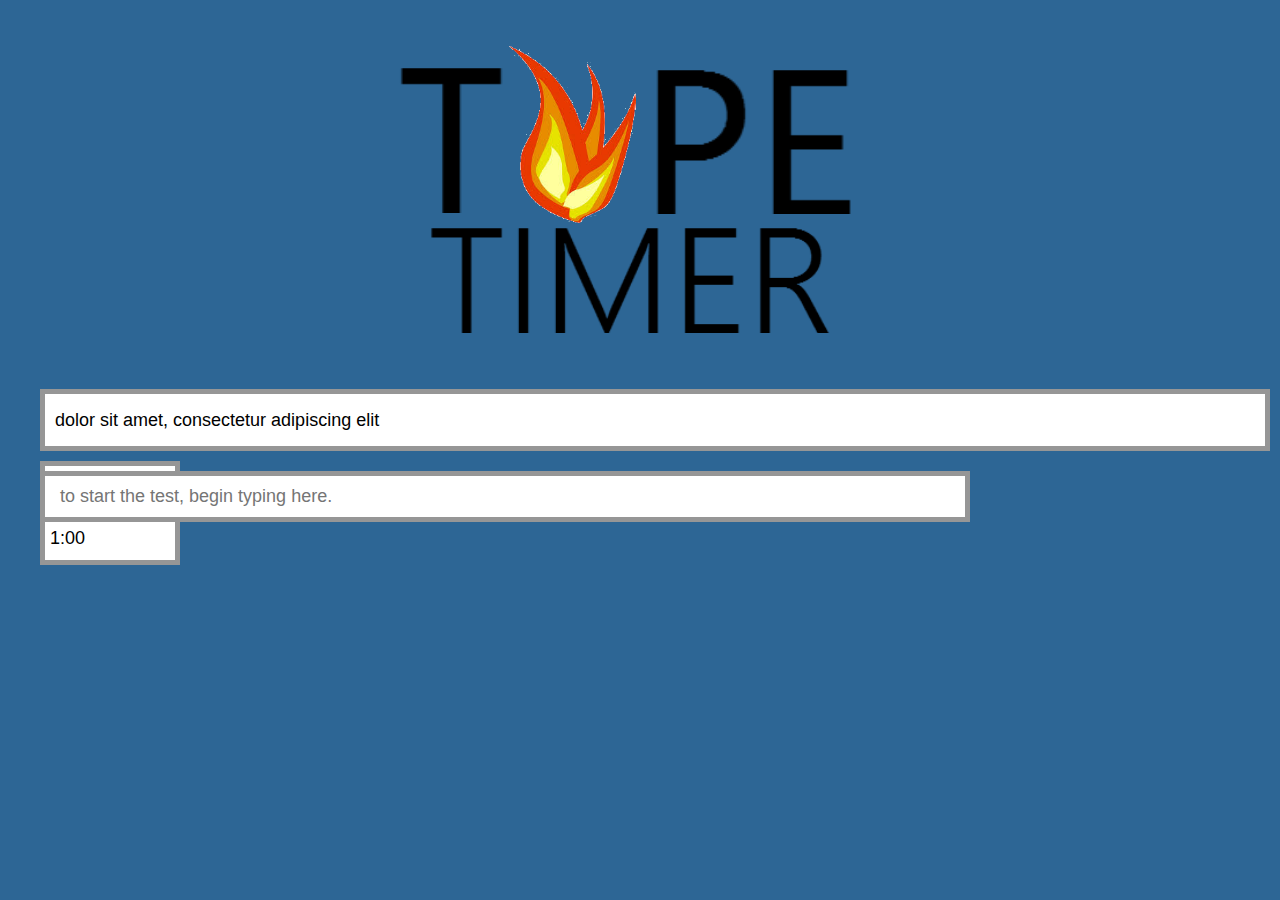
==== TypeTimer/TypeTimer/Main/Index.html @ 3334cd28 "Nick begin" ====
﻿<!DOCTYPE html>
<html xmlns="http://www.w3.org/1999/xhtml">
<head>

    <link href="../Css/base.css" rel="stylesheet">
    <script type="text/javascript" src="../Js/index.js"></script>

    <title>Type Timer</title>

</head>
<body onload="onPageLoad()">

    <!-- The main container. -->
    <div class="container">

        <img src="../Resources/TypeTimer.png" class="mainLogo" />

        <div id="prompt" class="style-1"></div>

        <div class="input-list style-2">

            <input type="text" onkeypress="BeginTest()" placeholder=" to start the test, begin typing here." class="focus"> 
            <div id="timer" class="timer">1:00</div>

        </div>


    </div>

</body>

</html>
---- TypeTimer/TypeTimer/Css/base.css ----
﻿
/* ============================================================
	GLOBALS
============================================================ */
body {
	background-color: #2d6695;
	color: #505050;
	font-family: "Open Sans", sans-serif;
	font-weight: 400;
	font-size: 14px;
	line-height: 1.8;
}


/* ============================================================
	TEMPLATE
============================================================ */

.container {
	width: 100%;
	max-width: 1200px;
	margin: 0 auto;
	padding: 0 30px;
}

 /* ============================================================
	COMMON
============================================================ */
/* sections */

.centered {
  position: fixed;
  top: 50%;
  left: 50%;
  /* bring your own prefixes */
  transform: translate(-50%, -50%);
}

input[type="text"] {
	display: block;
	margin: 0;
	width: 100%;
	font-family: "Open Sans", sans-serif;
	font-size: 18px;
	-webkit-appearance: none;
	-moz-appearance: none;
	-webkit-box-shadow: none;
	-moz-box-shadow: none;
	box-shadow: none;
	-webkit-border-radius: none;
	-moz-border-radius: none;
	-ms-border-radius: none;
	-o-border-radius: none;
	border-radius: none;
}
input[type="text"]:focus {
	outline: none;
}

.mainLogo {
    display:block;
    margin-left:auto;
    margin-right:auto;
}

/* ============================================================
	STYLE
============================================================ */

.style-1 {
	padding: 10px;
	border: solid 5px #969696;
	-webkit-transition: border 0.3s;
	-moz-transition: border 0.3s;
	-o-transition: border 0.3s;
	transition: border 0.3s;
    background-color: white; 

    display: block;
	margin: 0;
	width: 100%;
	font-family: "Open Sans", sans-serif;
    color: black;
	font-size: 18px;
	-webkit-appearance: none;
	-moz-appearance: none;
	-webkit-box-shadow: none;
	-moz-box-shadow: none;
	box-shadow: none;
	-webkit-border-radius: none;
	-moz-border-radius: none;
	-ms-border-radius: none;
	-o-border-radius: none;

}

.style-2 input[type="text"] {
	padding: 10px;
	border: solid 5px #c9c9c9;
	-webkit-transition: border 0.3s;
	-moz-transition: border 0.3s;
	-o-transition: border 0.3s;
	transition: border 0.3s;

}
.style-2 input[type="text"]:focus, .style-2 input[type="text"].focus {
	border: solid 5px #969696;
    margin-top: 10px;
    width: 75%;
    float:left;
}

.timer {
	padding: 5px;
	border: solid 5px #969696;
	-webkit-transition: border 0.3s;
	-moz-transition: border 0.3s;
	-o-transition: border 0.3s;
	transition: border 0.3s;
    background-color: white; 

    display: block;
	margin: 0;
	width: 10%;
	font-family: "Open Sans", sans-serif;
    color: black;
	font-size: 18px;
	-webkit-appearance: none;
	-moz-appearance: none;
	-webkit-box-shadow: none;
	-moz-box-shadow: none;
	box-shadow: none;
	-webkit-border-radius: none;
	-moz-border-radius: none;
	-ms-border-radius: none;
	-o-border-radius: none;

    margin-top: 10px;

}
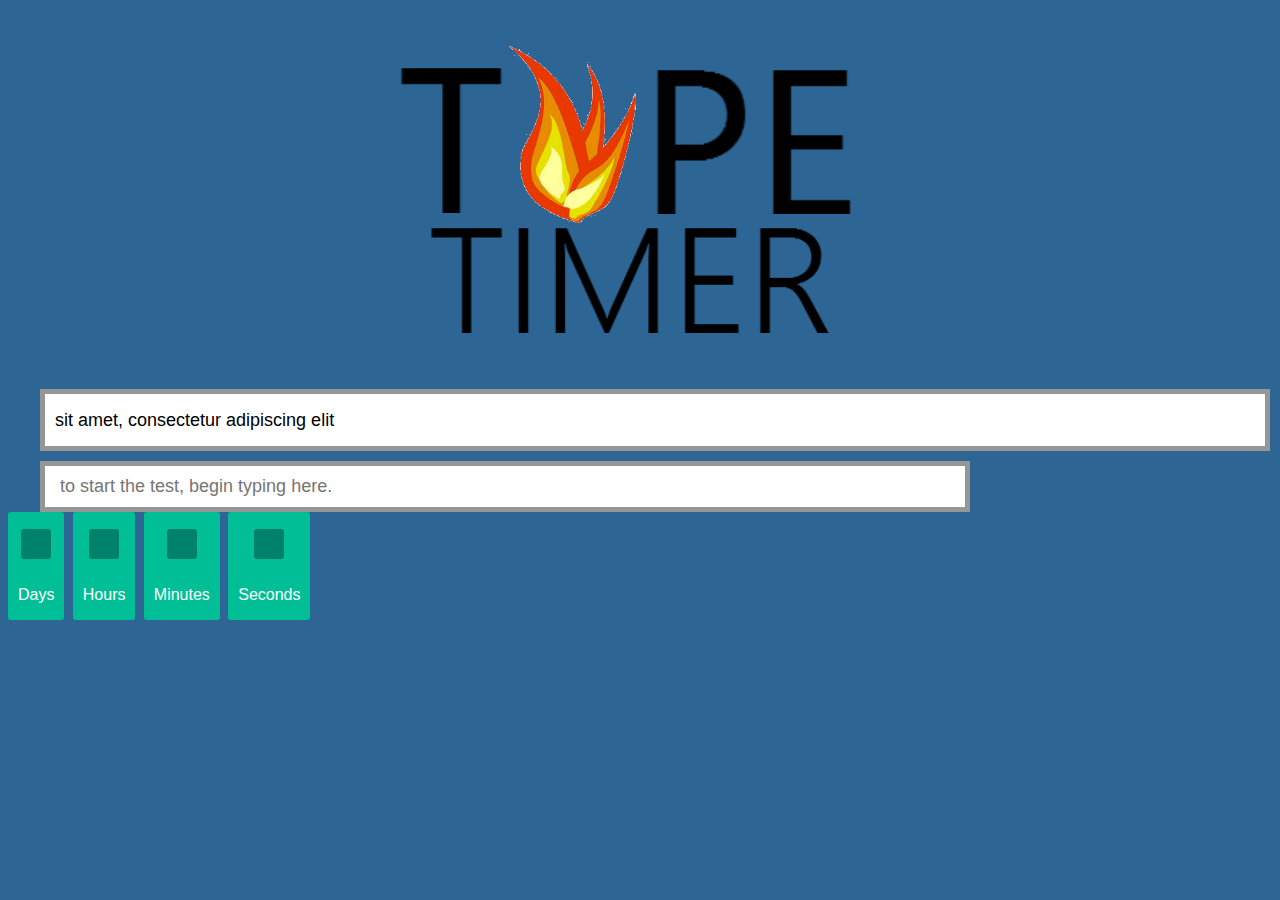
==== commit c1a3ac39: "Timer Initial" ====
--- a/TypeTimer/TypeTimer/Main/Index.html
+++ b/TypeTimer/TypeTimer/Main/Index.html
@@ -20,11 +20,28 @@
         <div class="input-list style-2">
 
             <input type="text" onkeypress="BeginTest()" placeholder=" to start the test, begin typing here." class="focus"> 
-            <div id="timer" class="timer">1:00</div>
 
         </div>
 
+    </div>
 
+    <div id="clockdiv">
+        <div>
+            <span class="days"></span>
+            <div class="smalltext">Days</div>
+        </div>
+        <div>
+            <span class="hours"></span>
+            <div class="smalltext">Hours</div>
+        </div>
+        <div>
+            <span class="minutes"></span>
+            <div class="smalltext">Minutes</div>
+        </div>
+        <div>
+            <span class="seconds"></span>
+            <div class="smalltext">Seconds</div>
+        </div>
     </div>
 
 </body>
--- a/TypeTimer/TypeTimer/Css/base.css
+++ b/TypeTimer/TypeTimer/Css/base.css
@@ -137,4 +137,32 @@
 
     margin-top: 10px;
 
+}
+
+#clockdiv{
+    font-family: sans-serif;
+    color: #fff;
+    display: inline-block;
+    font-weight: 100;
+    text-align: center;
+    font-size: 30px;
+}
+
+#clockdiv > div{
+    padding: 10px;
+    border-radius: 3px;
+    background: #00BF96;
+    display: inline-block;
+}
+
+#clockdiv div > span{
+    padding: 15px;
+    border-radius: 3px;
+    background: #00816A;
+    display: inline-block;
+}
+
+.smalltext{
+    padding-top: 5px;
+    font-size: 16px;
 }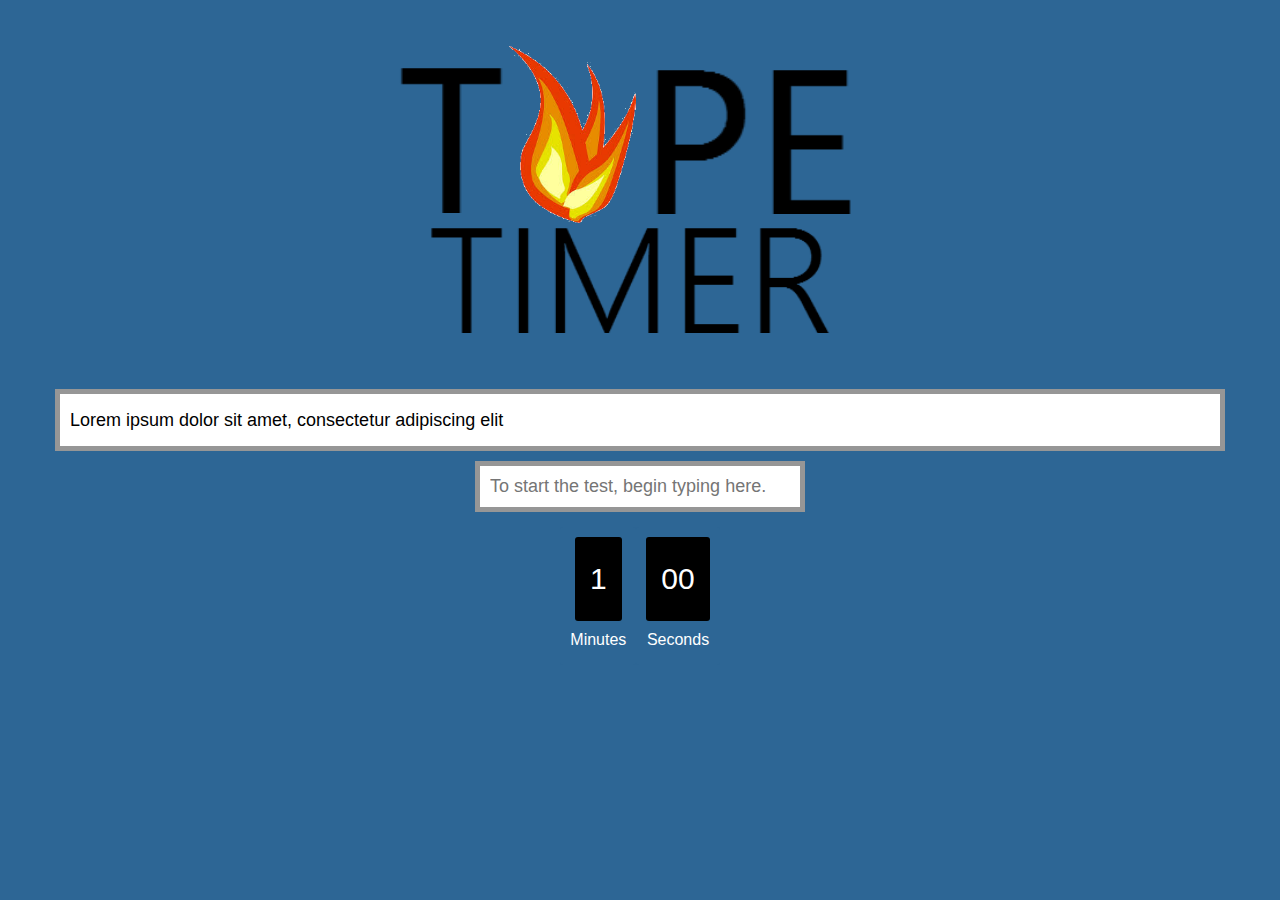
==== commit c181e7ee: "formatting" ====
--- a/TypeTimer/TypeTimer/Main/Index.html
+++ b/TypeTimer/TypeTimer/Main/Index.html
@@ -19,31 +19,24 @@
 
         <div class="input-list style-2">
 
-            <input type="text" onkeypress="BeginTest()" placeholder=" to start the test, begin typing here." class="focus"> 
+            <input type="text" onkeypress="BeginTest()" placeholder="To start the test, begin typing here." class="focus"> 
 
         </div>
 
     </div>
 
-    <div id="clockdiv">
+    <div style="display:flex;justify-content:center; margin-top: 15px;" id="clockdiv">
         <div>
-            <span class="days"></span>
-            <div class="smalltext">Days</div>
-        </div>
-        <div>
-            <span class="hours"></span>
-            <div class="smalltext">Hours</div>
-        </div>
-        <div>
-            <span class="minutes"></span>
+            <span class="minutes">1</span>
             <div class="smalltext">Minutes</div>
         </div>
         <div>
-            <span class="seconds"></span>
+            <span class="seconds">00</span>
             <div class="smalltext">Seconds</div>
         </div>
     </div>
 
+
 </body>
 
 </html>--- a/TypeTimer/TypeTimer/Css/base.css
+++ b/TypeTimer/TypeTimer/Css/base.css
@@ -1,4 +1,4 @@
-﻿
+
 /* ============================================================
 	GLOBALS
 ============================================================ */
@@ -78,7 +78,7 @@
 
     display: block;
 	margin: 0;
-	width: 100%;
+	width: 95%;
 	font-family: "Open Sans", sans-serif;
     color: black;
 	font-size: 18px;
@@ -92,6 +92,10 @@
 	-ms-border-radius: none;
 	-o-border-radius: none;
 
+    display:block;
+    margin-left:auto;
+    margin-right:auto;
+
 }
 
 .style-2 input[type="text"] {
@@ -101,47 +105,19 @@
 	-moz-transition: border 0.3s;
 	-o-transition: border 0.3s;
 	transition: border 0.3s;
-
 }
 .style-2 input[type="text"]:focus, .style-2 input[type="text"].focus {
 	border: solid 5px #969696;
+    width: 25%;
     margin-top: 10px;
-    width: 75%;
-    float:left;
-}
-
-.timer {
-	padding: 5px;
-	border: solid 5px #969696;
-	-webkit-transition: border 0.3s;
-	-moz-transition: border 0.3s;
-	-o-transition: border 0.3s;
-	transition: border 0.3s;
-    background-color: white; 
-
-    display: block;
-	margin: 0;
-	width: 10%;
-	font-family: "Open Sans", sans-serif;
-    color: black;
-	font-size: 18px;
-	-webkit-appearance: none;
-	-moz-appearance: none;
-	-webkit-box-shadow: none;
-	-moz-box-shadow: none;
-	box-shadow: none;
-	-webkit-border-radius: none;
-	-moz-border-radius: none;
-	-ms-border-radius: none;
-	-o-border-radius: none;
-
-    margin-top: 10px;
-
+    display:block;
+    margin-left:auto;
+    margin-right:auto;
 }
 
 #clockdiv{
     font-family: sans-serif;
-    color: #fff;
+    color: white;
     display: inline-block;
     font-weight: 100;
     text-align: center;
@@ -151,18 +127,18 @@
 #clockdiv > div{
     padding: 10px;
     border-radius: 3px;
-    background: #00BF96;
+    background: #2d6695;
     display: inline-block;
 }
 
 #clockdiv div > span{
     padding: 15px;
     border-radius: 3px;
-    background: #00816A;
+    background: black;
     display: inline-block;
 }
 
 .smalltext{
     padding-top: 5px;
     font-size: 16px;
-}+}
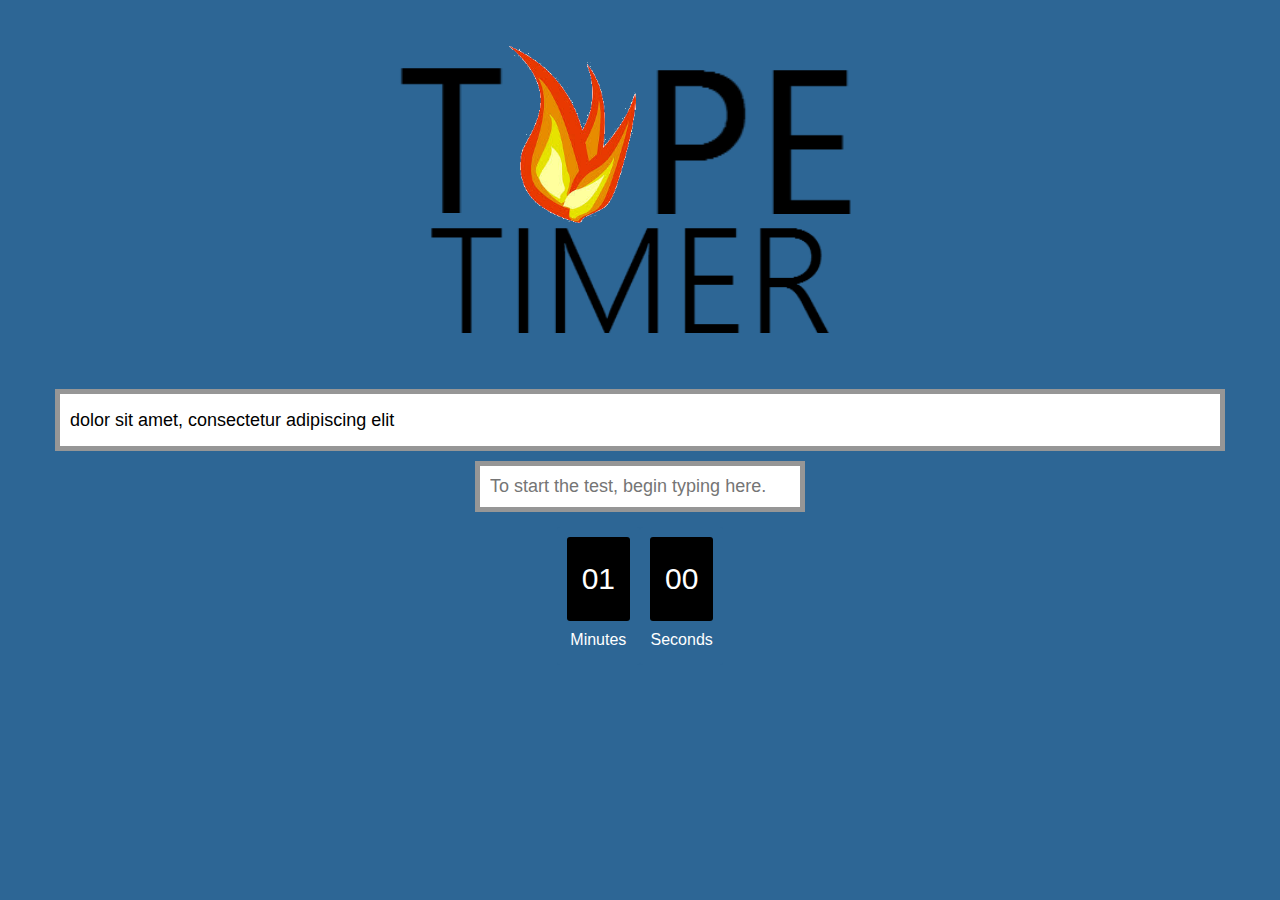
==== commit 9f4bfefc: "timer finish" ====
--- a/TypeTimer/TypeTimer/Main/Index.html
+++ b/TypeTimer/TypeTimer/Main/Index.html
@@ -27,7 +27,7 @@
 
     <div style="display:flex;justify-content:center; margin-top: 15px;" id="clockdiv">
         <div>
-            <span class="minutes">1</span>
+            <span class="minutes">01</span>
             <div class="smalltext">Minutes</div>
         </div>
         <div>
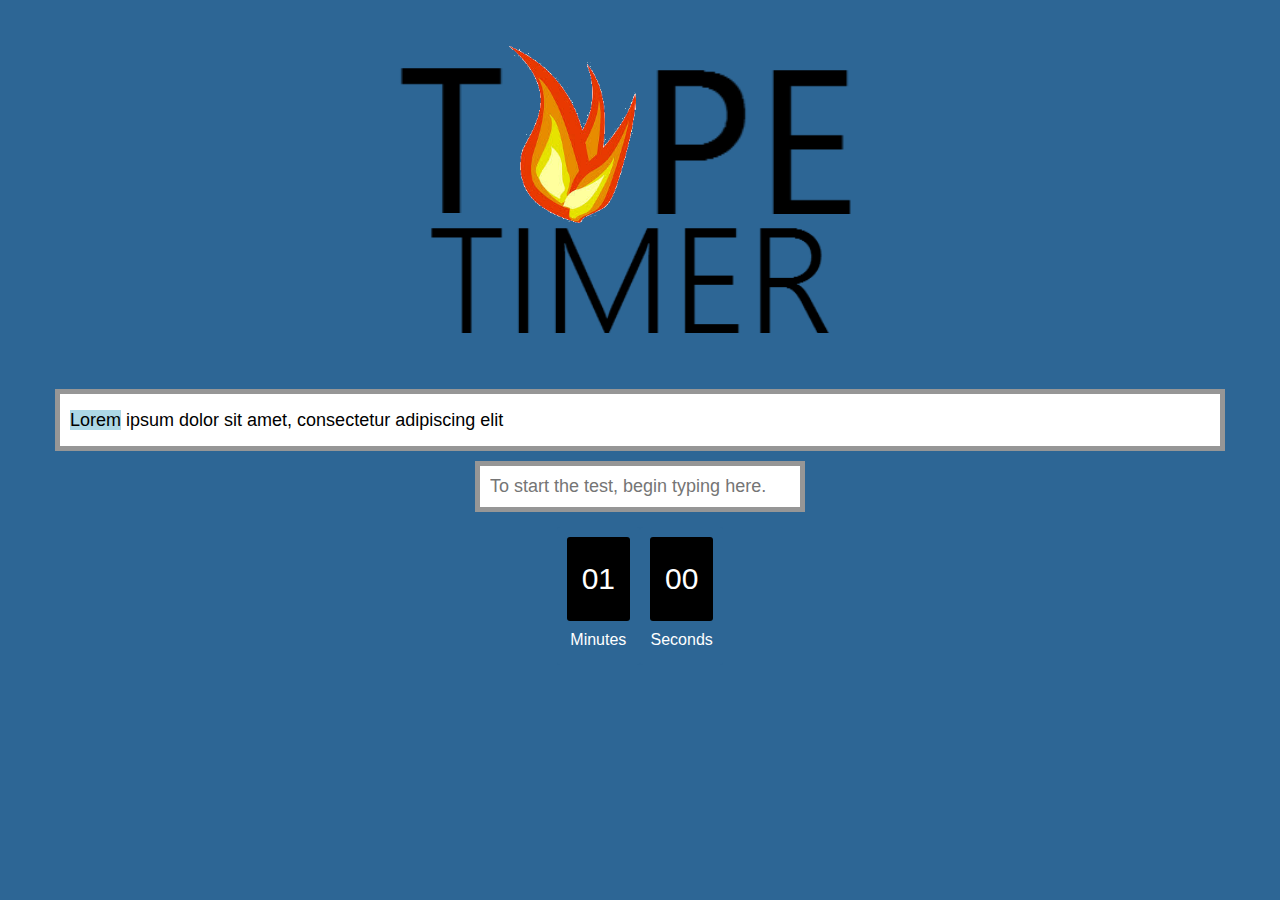
==== commit b4a6a3e7: "Highlighting words" ====
--- a/TypeTimer/TypeTimer/Main/Index.html
+++ b/TypeTimer/TypeTimer/Main/Index.html
@@ -4,6 +4,7 @@
 
     <link href="../Css/base.css" rel="stylesheet">
     <script type="text/javascript" src="../Js/index.js"></script>
+    <script src="../Scripts/jquery-2.1.4.min.js"></script>
 
     <title>Type Timer</title>
 
@@ -19,7 +20,7 @@
 
         <div class="input-list style-2">
 
-            <input type="text" onkeypress="BeginTest()" placeholder="To start the test, begin typing here." class="focus"> 
+            <input id="entry" type="text" onkeypress="BeginTest(event)" placeholder="To start the test, begin typing here." class="focus"> 
 
         </div>
 
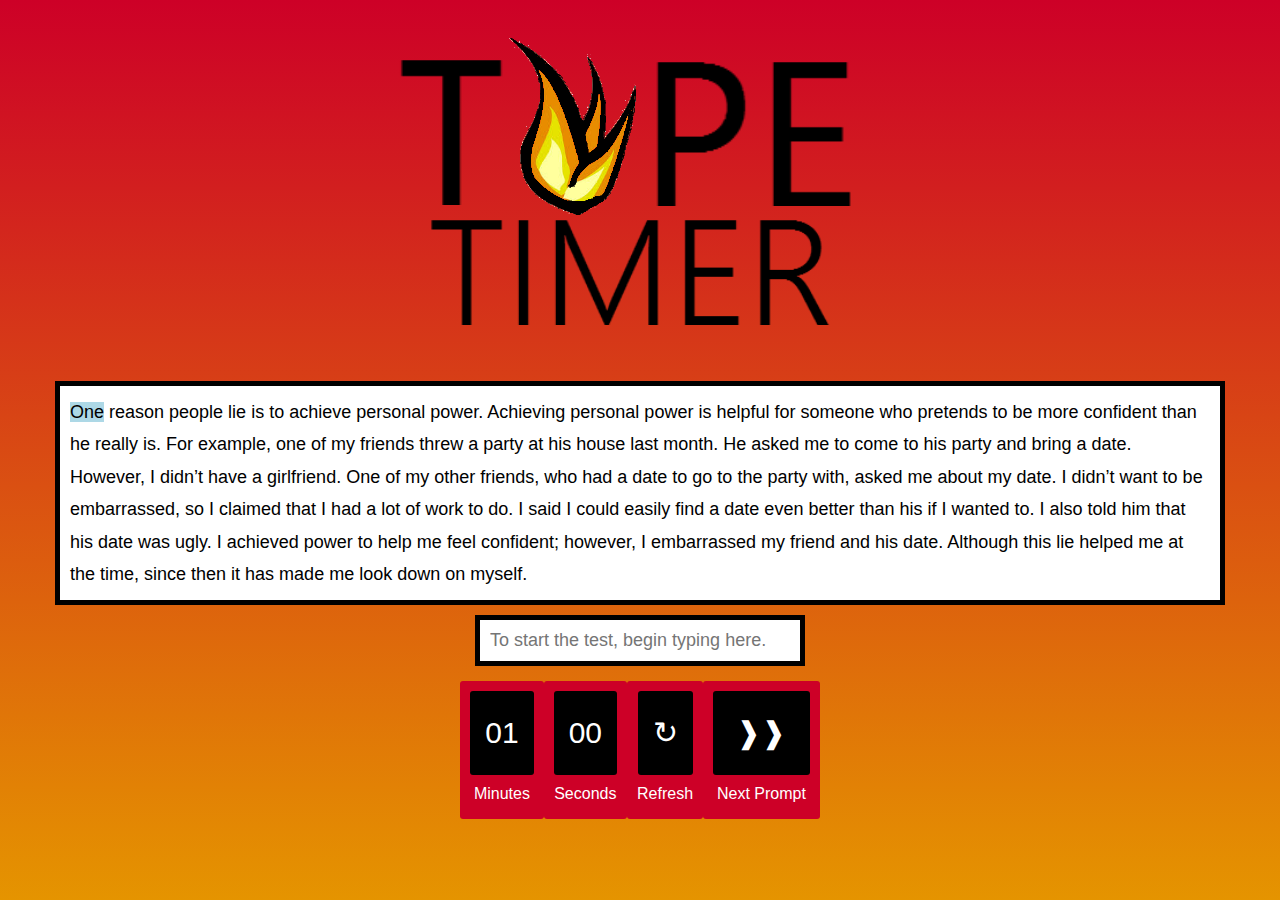
==== commit 9225316d: "Bugs" ====
--- a/TypeTimer/TypeTimer/Main/Index.html
+++ b/TypeTimer/TypeTimer/Main/Index.html
@@ -9,12 +9,12 @@
     <title>Type Timer</title>
 
 </head>
-<body onload="onPageLoad()">
+<body onload="OnPageLoad()">
 
     <!-- The main container. -->
     <div class="container">
 
-        <img src="../Resources/TypeTimer.png" class="mainLogo" />
+        <img src="../Resources/TypeTimerBlack.png" class="mainLogo" />
 
         <div id="prompt" class="style-1"></div>
 
@@ -26,18 +26,26 @@
 
     </div>
 
-    <div style="display:flex;justify-content:center; margin-top: 15px;" id="clockdiv">
+    <div style="display: flex; justify-content: center; margin-top: 15px;" id="clockdiv">
         <div>
-            <span class="minutes">01</span>
-            <div class="smalltext">Minutes</div>
+            <span class="minutes" id="min">01</span>
+            <div class="smalltext" id="seconds">Minutes</div>
         </div>
         <div>
             <span class="seconds">00</span>
             <div class="smalltext">Seconds</div>
         </div>
+        <div>
+            <span class="refresh" onclick="ButtonClicked(event)">&#x21bb;</span>
+            <div class="smalltext">Refresh</div>
+        </div>
+        <div>
+            <span class="nextPrompt" onclick="ButtonClicked(event)">&nbsp&#x2771;&#x2771;&nbsp</span>
+            <div class="smalltext">Next Prompt</div>
+        </div>
     </div>
-
 
 </body>
 
+
 </html>--- a/TypeTimer/TypeTimer/Css/base.css
+++ b/TypeTimer/TypeTimer/Css/base.css
@@ -3,14 +3,23 @@
 	GLOBALS
 ============================================================ */
 body {
-	background-color: #2d6695;
-	color: #505050;
 	font-family: "Open Sans", sans-serif;
 	font-weight: 400;
 	font-size: 14px;
 	line-height: 1.8;
+
+    background: #466368;
+    background: linear-gradient(#CD0027 , #E59400);
+    border-radius: 6px;
+    height: 120px;
+
 }
 
+body, html {
+  height: 100%;
+  width: 100%;
+  margin: 0;
+}
 
 /* ============================================================
 	TEMPLATE
@@ -51,7 +60,6 @@
 	-moz-border-radius: none;
 	-ms-border-radius: none;
 	-o-border-radius: none;
-	border-radius: none;
 }
 input[type="text"]:focus {
 	outline: none;
@@ -69,7 +77,7 @@
 
 .style-1 {
 	padding: 10px;
-	border: solid 5px #969696;
+	border: solid 5px #000000 ;
 	-webkit-transition: border 0.3s;
 	-moz-transition: border 0.3s;
 	-o-transition: border 0.3s;
@@ -105,9 +113,10 @@
 	-moz-transition: border 0.3s;
 	-o-transition: border 0.3s;
 	transition: border 0.3s;
+    user-select: none;   
 }
 .style-2 input[type="text"]:focus, .style-2 input[type="text"].focus {
-	border: solid 5px #969696;
+	border: solid 5px #000000 ;
     width: 25%;
     margin-top: 10px;
     display:block;
@@ -115,6 +124,9 @@
     margin-right:auto;
 }
 
+/* ============================================================
+	TIMER & REFRESH BUTTON
+============================================================ */
 #clockdiv{
     font-family: sans-serif;
     color: white;
@@ -127,7 +139,7 @@
 #clockdiv > div{
     padding: 10px;
     border-radius: 3px;
-    background: #2d6695;
+    background: #CD0027;
     display: inline-block;
 }
 
@@ -141,4 +153,4 @@
 .smalltext{
     padding-top: 5px;
     font-size: 16px;
-}
+}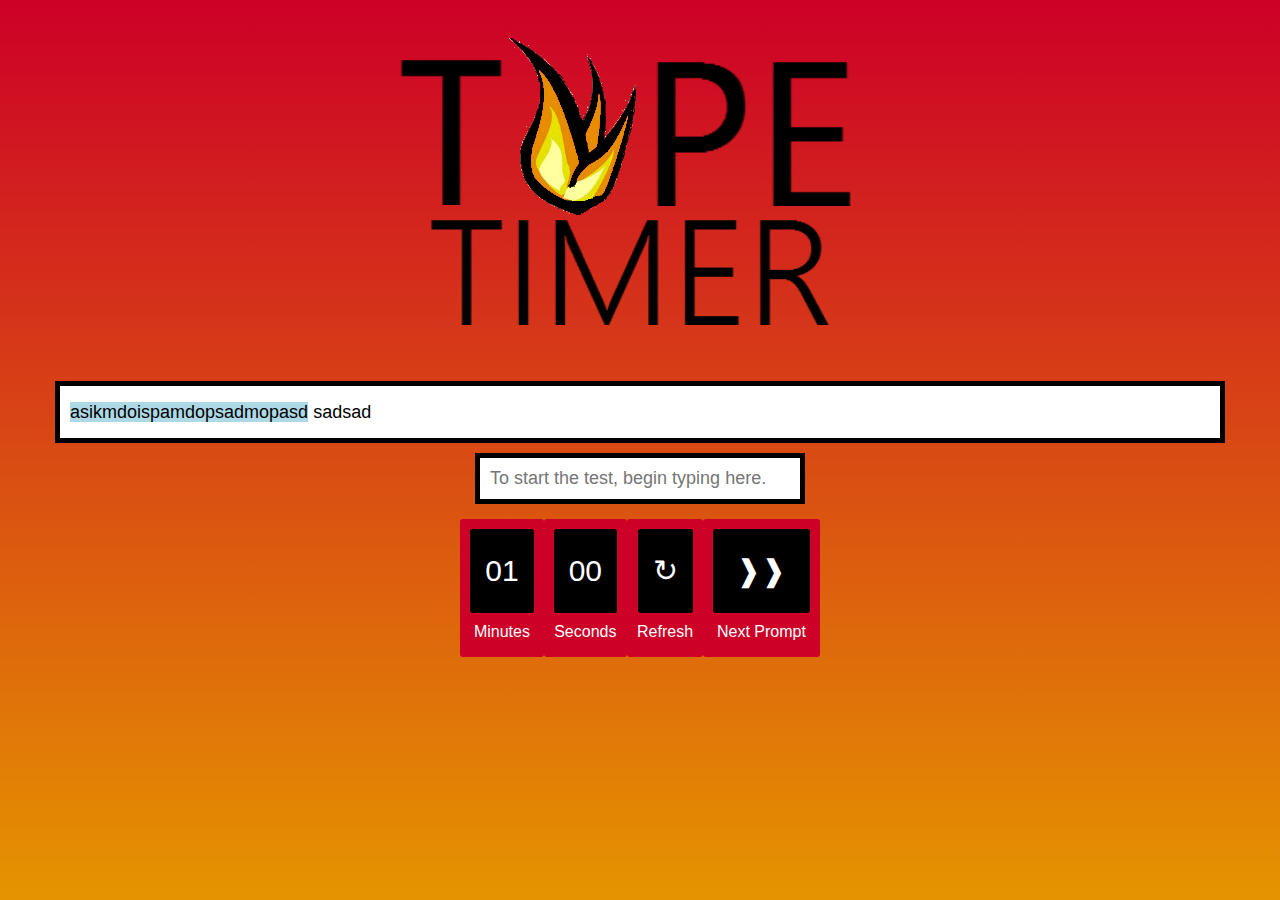
==== commit d4f34a4d: "1.0" ====
--- a/TypeTimer/TypeTimer/Main/Index.html
+++ b/TypeTimer/TypeTimer/Main/Index.html
@@ -18,7 +18,7 @@
 
         <div id="prompt" class="style-1"></div>
 
-        <div class="input-list style-2">
+        <div class="input-list style-2" id="entryBox">
 
             <input id="entry" type="text" onkeypress="BeginTest(event)" placeholder="To start the test, begin typing here." class="focus"> 
 
@@ -45,6 +45,12 @@
         </div>
     </div>
 
+    <div>
+        <div class="score" id="score">
+
+        </div>
+    </div>
+
 </body>
 
 
--- a/TypeTimer/TypeTimer/Css/base.css
+++ b/TypeTimer/TypeTimer/Css/base.css
@@ -114,6 +114,7 @@
 	-o-transition: border 0.3s;
 	transition: border 0.3s;
     user-select: none;   
+    margin-right:0px;
 }
 .style-2 input[type="text"]:focus, .style-2 input[type="text"].focus {
 	border: solid 5px #000000 ;
@@ -134,6 +135,7 @@
     font-weight: 100;
     text-align: center;
     font-size: 30px;
+    margin-right:0px;
 }
 
 #clockdiv > div{
@@ -153,4 +155,35 @@
 .smalltext{
     padding-top: 5px;
     font-size: 16px;
+}
+
+.score{
+    padding: 10px;
+	border: solid 5px #000000 ;
+	-webkit-transition: border 0.3s;
+	-moz-transition: border 0.3s;
+	-o-transition: border 0.3s;
+	transition: border 0.3s;
+    background-color: white; 
+
+    display: none;
+	margin: 0;
+	width: 30%;
+	font-family: "Open Sans", sans-serif;
+    color: black;
+	font-size: 18px;
+	-webkit-appearance: none;
+	-moz-appearance: none;
+	-webkit-box-shadow: none;
+	-moz-box-shadow: none;
+	box-shadow: none;
+	-webkit-border-radius: none;
+	-moz-border-radius: none;
+	-ms-border-radius: none;
+	-o-border-radius: none;
+
+    float: right;
+    padding-top: 125px;
+    margin-right: 22.5%;
+    margin-top: -8.5%;
 }